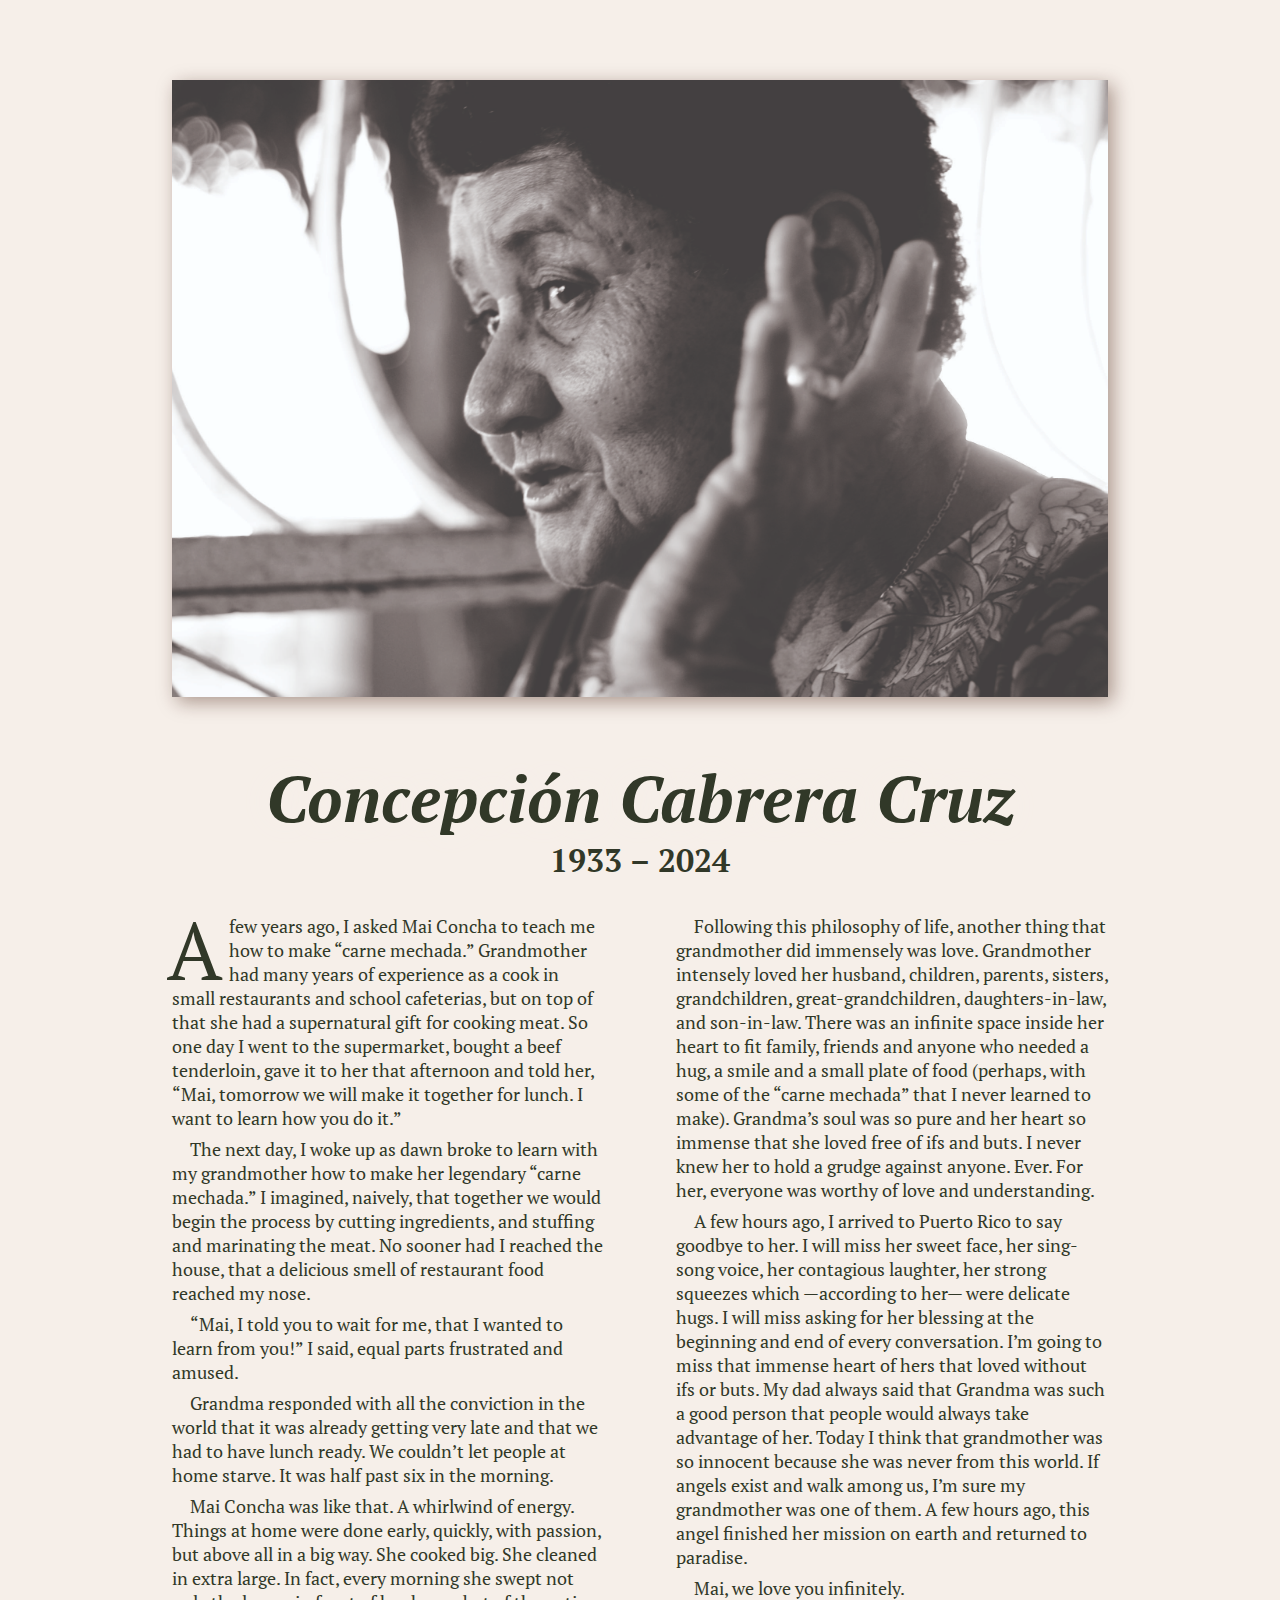
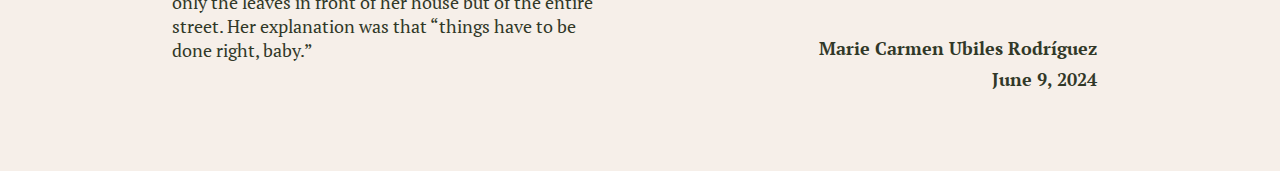
==== en/index.html @ 7a208918 "Add English-language version" ====
<!doctype html>
<html>
  <head>
    <title>Concepción Cabrera Cruz</title>
    <link href="/styles.css" rel="stylesheet"/>
  </head>
  <body>

    <header>
      <img src="/images/mai-concha.jpg" alt="Concepción Cabrera Cruz telling a story"/>
      <h1>Concepción Cabrera&nbsp;Cruz</h1>
      <p>1933 – 2024</p>
    </header>

    <div class="wrapper">
      <p>
        <span class="drop-cap">A</span> few years ago, I asked Mai Concha to teach me how to make “carne mechada.”  Grandmother had many years of experience as a cook in small restaurants and school cafeterias, but on top of that she had a supernatural gift for cooking meat. So one day I went to the supermarket, bought a beef tenderloin, gave it to her that afternoon and told her, “Mai, tomorrow we will make it together for lunch.  I want to learn how you do it.”
      </p>

      <p>
        The next day, I woke up as dawn broke to learn with my grandmother how to make her legendary “carne mechada.” I imagined, naively, that together we would begin the process by cutting ingredients, and stuffing and marinating the meat. No sooner had I reached the house, that a delicious smell of restaurant food reached my nose.
      </p>

      <p>
        “Mai, I told you to wait for me, that I wanted to learn from you!” I said, equal parts frustrated and amused.
      </p>

      <p>
        Grandma responded with all the conviction in the world that it was already getting very late and that we had to have lunch ready. We couldn’t let people at home starve. It was half past six in the morning.
      </p>

      <p>
        Mai Concha was like that. A whirlwind of energy. Things at home were done early, quickly, with passion, but above all in a big way. She cooked big. She cleaned in extra large. In fact, every morning she swept not only the leaves in front of her house but of the entire street. Her explanation was that “things have to be done right, baby.”
      </p>

      <p class="break-columns">
        Following this philosophy of life, another thing that grandmother did immensely was love. Grandmother intensely loved her husband, children, parents, sisters, grandchildren, great-grandchildren, daughters-in-law, and son-in-law. There was an infinite space inside her heart to fit family, friends and anyone who needed a hug, a smile and a small plate of food (perhaps, with some of the “carne mechada” that I never learned to make). Grandma’s soul was so pure and her heart so immense that she loved free of ifs and buts. I never knew her to hold a grudge against anyone. Ever. For her, everyone was worthy of love and understanding.
      </p>

      <p>
        A few hours ago, I arrived to Puerto Rico to say goodbye to her. I will miss her sweet face, her sing-song voice, her contagious laughter, her strong squeezes which —according to her— were delicate hugs. I will miss asking for her blessing at the beginning and end of every conversation. I’m going to miss that immense heart of hers that loved without ifs or buts. My dad always said that Grandma was such a good person that people would always take advantage of her. Today I think that grandmother was so innocent because she was never from this world. If angels exist and walk among us, I’m sure my grandmother was one of them. A few hours ago, this angel finished her mission on earth and returned to paradise.
      </p>

      <p>
        Mai, we love you infinitely.
      </p>

      <p class="byline">
        Marie Carmen Ubiles Rodríguez
      </p>

      <p class="date">
        June 9, 2024
      </p>
    </div>

  </body>
</html>
---- styles.css ----
@font-face {
  font-family: 'PT Serif';
  font-style: normal;
  font-weight: 400;
  font-display: swap;
  src: url('./fonts/PTSerif-Regular.ttf');
}

@font-face {
  font-family: 'PT Serif';
  font-style: normal;
  font-weight: 700;
  font-display: swap;
  src: url('./fonts/PTSerif-Bold.ttf');
}

@font-face {
  font-family: 'PT Serif';
  font-style: italic;
  font-weight: 400;
  font-display: swap;
  src: url('./fonts/PTSerif-Italic.ttf');
}

@font-face {
  font-family: 'PT Serif';
  font-style: italic;
  font-weight: 700;
  font-display: swap;
  src: url('./fonts/PTSerif-BoldItalic.ttf');
}

:root {
  --warm-light: rgb(246 239 233 / 1);
}

html {
  font-family: 'PT Serif', 'Times New Roman', serif;
  font-size: 18px;
  color: #313828;
}

body {
  padding: 1.1rem 1.1rem 2rem;
  background-color: var(--warm-light);
  background-image:
    linear-gradient(180deg, rgba(246, 239, 233, 0.0) 58vw, rgba(246, 239, 233, 0.9) 76vw),
    url('./images/flowers.jpg');
  background-position: center;
  background-repeat: no-repeat;
  background-size: cover;
}

header {
  max-width: 52rem;
  margin: 0 auto;
  font-weight: bold;
  text-align: center;
  font-size: 1rem;
}

img {
  width: 100%;
  max-width: 40rem;
  box-shadow: 0.3rem 0.3rem 1rem rgb(58 18 0 / 0.4);
}

h1 {
  margin: 2rem 0 0;
  font-style: italic;
  line-height: 1.2;
  text-shadow: 0 0 2rem var(--warm-light);
}

.drop-cap {
  display: block;
  float: left;
  margin: 0 0.4rem -0.4rem -0.3rem;
  font-size: 4.5rem;
  line-height: 0.9;
}

.wrapper {
  --measure: 24rem;
  --gap: 4rem;
  max-width: var(--measure);
  margin: 1.8rem auto 0;
}

p {
  margin: 0;
}

p + p {
  margin-top: 0.4rem;
  text-indent: 1rem;
}

.byline {
  margin-top: 2rem;
}

.byline,
.date {
  margin-right: 0.6rem;
  font-weight: bold;
  text-align: right;
}

@media all and (min-width: 24rem) {
  header {
    font-size: 1.4rem;
  }
}

@media all and (min-width: 48rem) {
  body {
    padding: 2rem 2rem 4rem;
    background-image:
      linear-gradient(180deg, rgba(246, 239, 233, 0.0) 25rem, rgba(246, 239, 233, 0.9) 34rem),
      url('./images/flowers.jpg');
  }

  h1 {
    margin-top: 3rem;
  }
}

@media all and (min-width: 72rem) {
  body {
    padding: 4rem;
    background-image:
      linear-gradient(180deg, rgba(246, 239, 233, 0.0) 28rem, rgba(246, 239, 233, 0.9) 50rem),
      url('./images/flowers.jpg');
  }

  header {
    font-size: 1.8rem;
  }

  img {
    max-width: 100%;
  }

  .wrapper {
    max-width: calc((var(--measure) * 2) + var(--gap));
    columns: 2;
    column-gap: var(--gap);
  }

  .break-columns {
    break-before: column;
    margin-top: 0;
  }
}

/* @media all and (min-width: 96rem) {
 *   html {
 *     font-size: 24px;
 *   }
 * } */
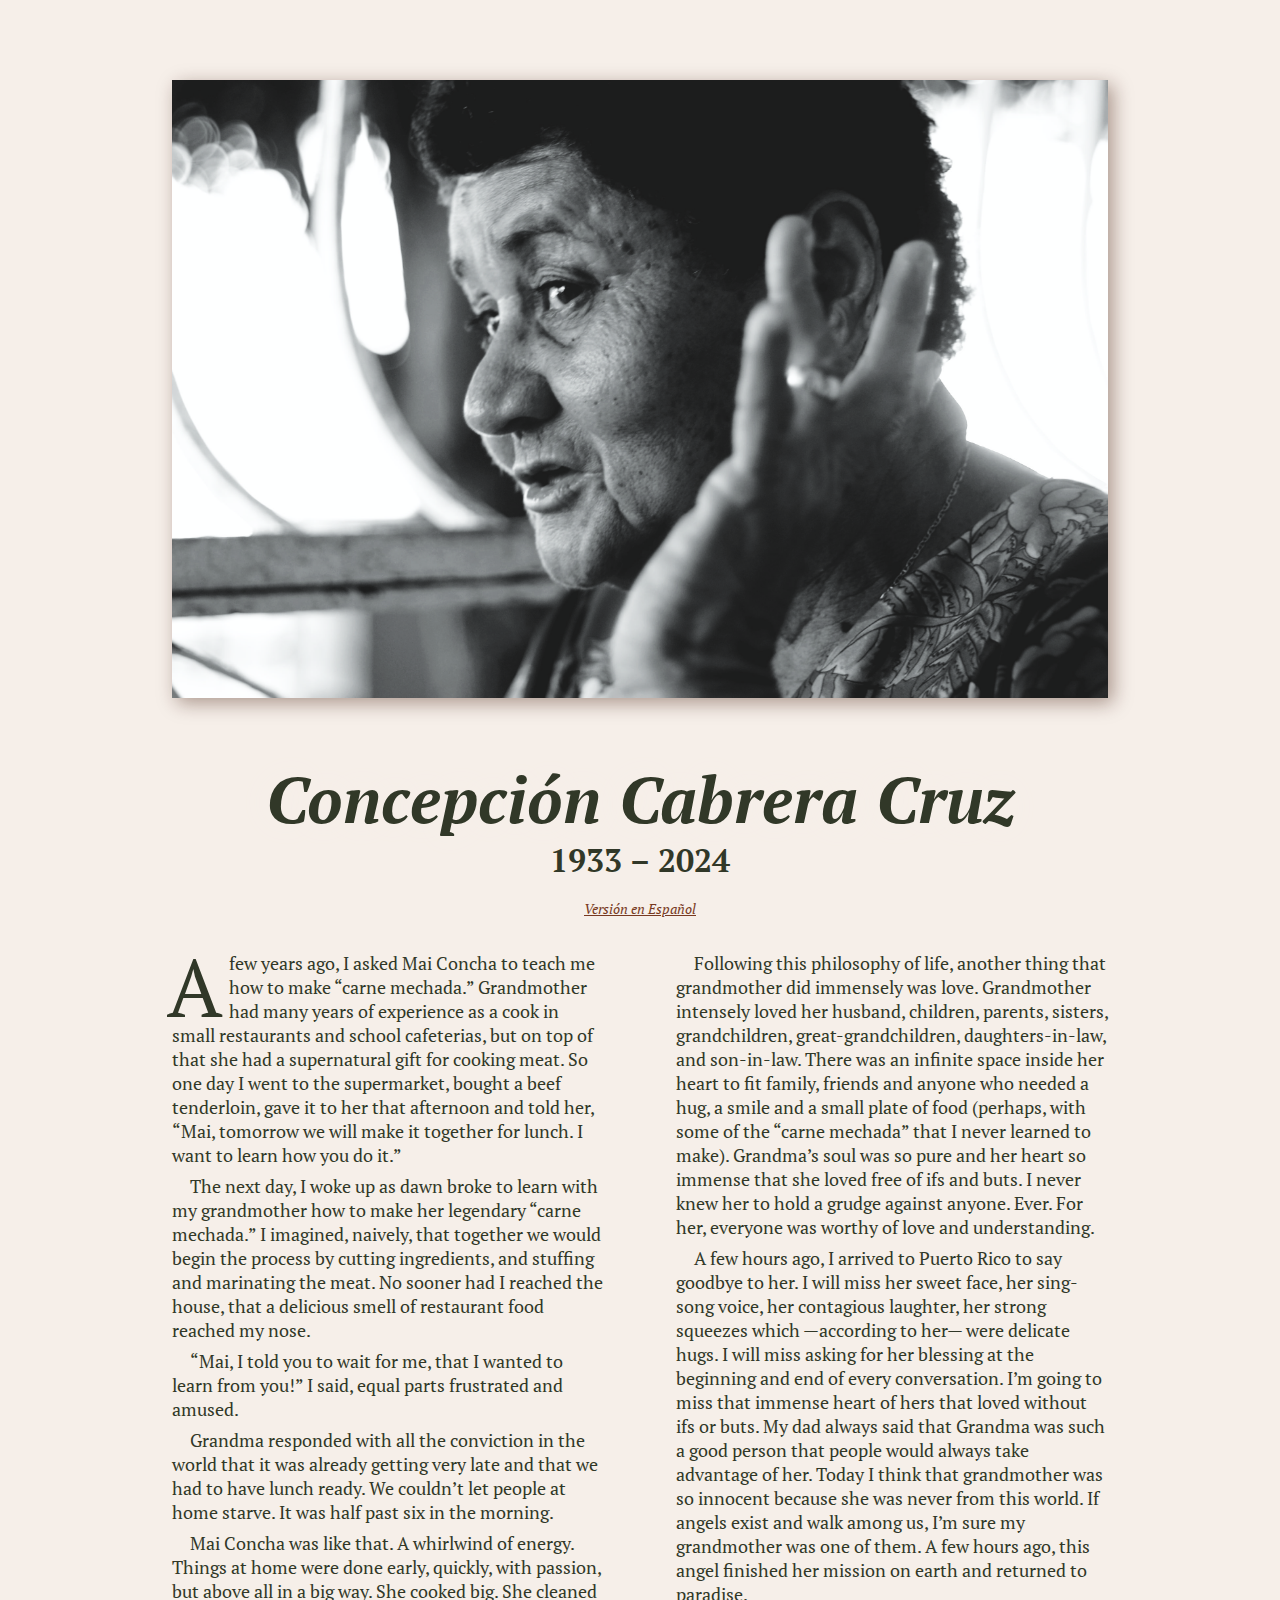
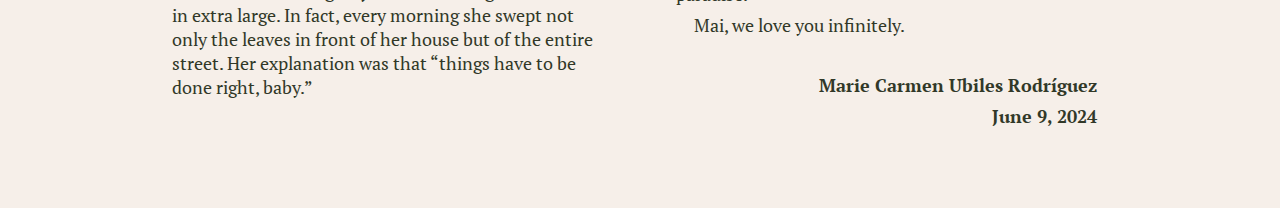
==== commit 09cf52ce: "Add language link" ====
--- a/en/index.html
+++ b/en/index.html
@@ -11,6 +11,10 @@
       <h1>Concepción Cabrera&nbsp;Cruz</h1>
       <p>1933 – 2024</p>
     </header>
+
+    <p class="language-link">
+      <a href="/">Versión en Español</a>
+    </p>
 
     <div class="wrapper">
       <p>
--- a/styles.css
+++ b/styles.css
@@ -72,12 +72,15 @@
   text-shadow: 0 0 2rem var(--warm-light);
 }
 
-.drop-cap {
-  display: block;
-  float: left;
-  margin: 0 0.4rem -0.4rem -0.3rem;
-  font-size: 4.5rem;
-  line-height: 0.9;
+.language-link {
+  margin-top: 1rem;
+  text-align: center;
+  font-size: 0.8rem;
+  font-style: italic;
+}
+
+a {
+  color: rgb(119 57 33);
 }
 
 .wrapper {
@@ -85,6 +88,14 @@
   --gap: 4rem;
   max-width: var(--measure);
   margin: 1.8rem auto 0;
+}
+
+.drop-cap {
+  display: block;
+  float: left;
+  margin: 0 0.4rem -0.4rem -0.3rem;
+  font-size: 4.5rem;
+  line-height: 0.9;
 }
 
 p {
